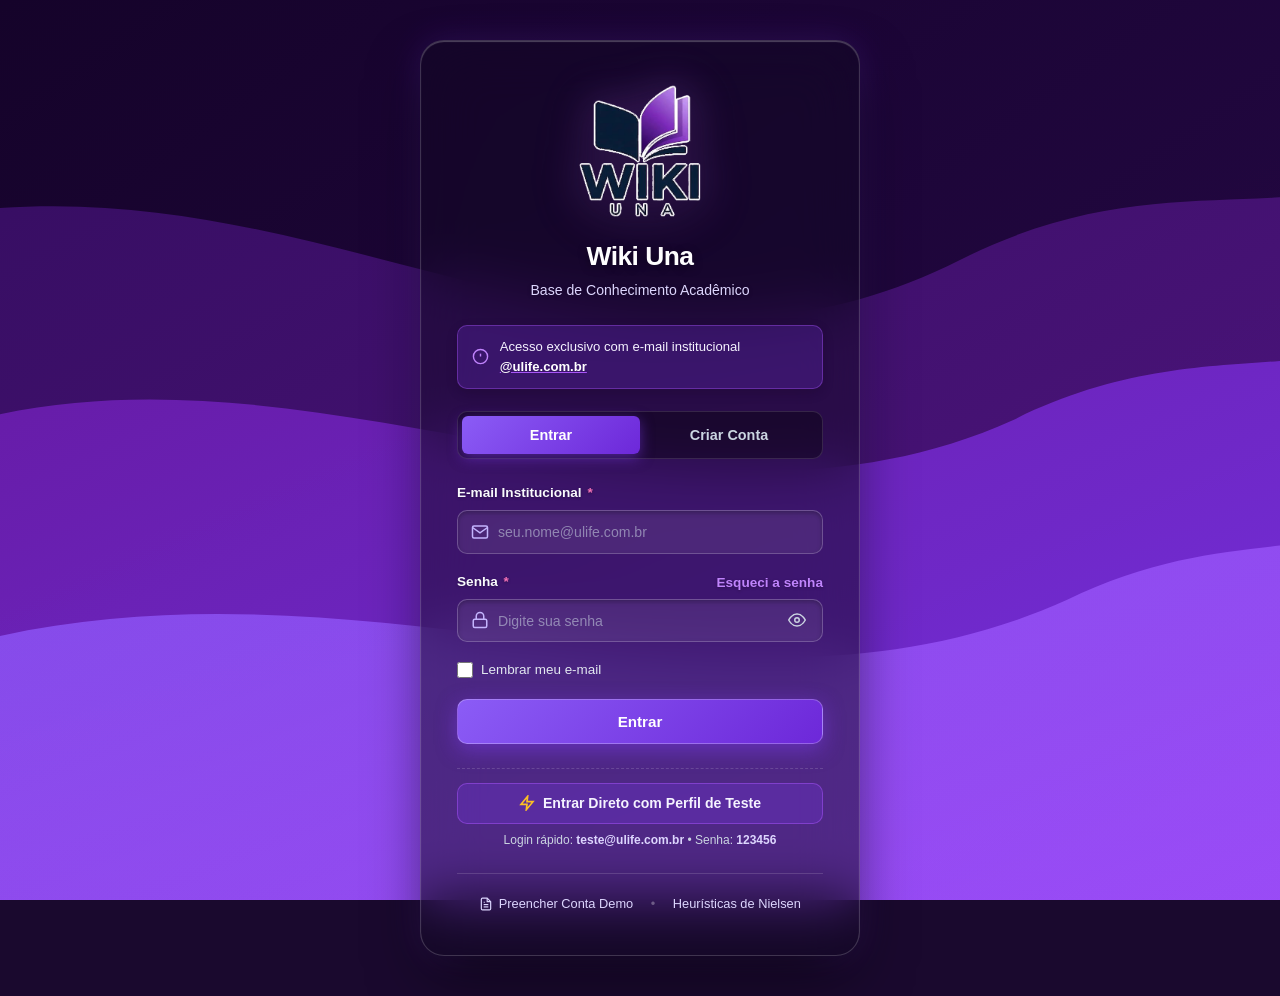
==== index.html @ 31f8018c "first commit" ====
<!DOCTYPE html>
<html lang="pt-BR">
<head>
  <meta charset="UTF-8">
  <meta name="viewport" content="width=device-width, initial-scale=1.0">
  <title>Wiki Una - Login Acadêmico</title>
  <meta name="description" content="Acesse a Wiki Una com seu e-mail institucional @ulife.com.br. Plataforma acadêmica colaborativa.">
  
  <!-- Logo no Head / Favicon -->
  <link rel="icon" type="image/png" href="assets/favicon.png">
  <link rel="apple-touch-icon" href="assets/logo.png">
  
  <!-- Folha de Estilos -->
  <link rel="stylesheet" href="css/style.css">
</head>
<body>

  <!-- Background com Degradê de Roxo em Ondas Diagonais (3 a 4 tons) -->
  <div class="bg-waves" aria-hidden="true">
    <svg viewBox="0 0 1440 900" fill="none" preserveAspectRatio="none" class="waves-svg">
      <defs>
        <!-- 4 Tons de Roxo em Degradês Diagonais Extraídos da Logo -->
        <!-- Tom 1 (#1A092E): Roxo Profundo da Base -->
        <!-- Tom 2 (#3B1366 a #581C87): Roxo Ameixa Médio -->
        <!-- Tom 3 (#6B21A8 a #7C3AED): Roxo Vibrante da Logo -->
        <!-- Tom 4 (#8B5CF6 a #A855F7): Lavanda / Roxo Iluminado -->
        <linearGradient id="waveGradBase" x1="0%" y1="0%" x2="100%" y2="100%">
          <stop offset="0%" stop-color="#1A092E" />
          <stop offset="100%" stop-color="#2D0F4E" />
        </linearGradient>
        <linearGradient id="waveGrad1" x1="0%" y1="0%" x2="100%" y2="100%">
          <stop offset="0%" stop-color="#3B1366" />
          <stop offset="100%" stop-color="#581C87" />
        </linearGradient>
        <linearGradient id="waveGrad2" x1="0%" y1="0%" x2="100%" y2="100%">
          <stop offset="0%" stop-color="#6B21A8" />
          <stop offset="100%" stop-color="#7C3AED" />
        </linearGradient>
        <linearGradient id="waveGrad3" x1="0%" y1="0%" x2="100%" y2="100%">
          <stop offset="0%" stop-color="#8B5CF6" />
          <stop offset="100%" stop-color="#A855F7" />
        </linearGradient>
      </defs>

      <!-- Fundo Base Diagonal (Tom 1) -->
      <rect width="1440" height="900" fill="url(#waveGradBase)" />

      <!-- Onda Diagonal 1 (Tom 2) -->
      <path d="M-100 220 C 350 140, 680 440, 1080 260 C 1280 170, 1420 220, 1550 180 L 1550 1000 L -100 1000 Z" fill="url(#waveGrad1)" opacity="0.95" />

      <!-- Onda Diagonal 2 (Tom 3) -->
      <path d="M-100 440 C 320 300, 740 580, 1140 420 C 1320 340, 1460 380, 1550 340 L 1550 1000 L -100 1000 Z" fill="url(#waveGrad2)" opacity="0.9" />

      <!-- Onda Diagonal 3 (Tom 4) -->
      <path d="M-100 660 C 380 520, 800 760, 1200 600 C 1360 530, 1480 560, 1550 520 L 1550 1000 L -100 1000 Z" fill="url(#waveGrad3)" opacity="0.75" />
    </svg>
  </div>

  <!-- Container Principal Minimalista e Centralizado -->
  <main class="clean-container">
    <div class="auth-card">

      <!-- Logo e Identidade Visual Centralizada -->
      <header class="brand-header" id="authCardHeader">
        <div class="logo-wrapper">
          <img src="assets/logo.png" alt="Logo Wiki Una" class="brand-logo" id="mainLogoImg">
        </div>
        <h1 class="brand-title">Wiki Una</h1>
        <p class="brand-subtitle">Base de Conhecimento Acadêmico</p>
      </header>

      <!-- Alerta Discreto de E-mail Institucional (@ulife.com.br) -->
      <div class="domain-alert" id="domainAlertBox" role="note">
        <svg viewBox="0 0 24 24" fill="none" stroke="currentColor" stroke-width="2">
          <circle cx="12" cy="12" r="10"></circle>
          <line x1="12" y1="8" x2="12" y2="12"></line>
          <line x1="12" y1="16" x2="12.01" y2="16"></line>
        </svg>
        <span>Acesso exclusivo com e-mail institucional <strong>@ulife.com.br</strong></span>
      </div>

      <!-- Abas Limpas: Entrar x Criar Conta (Nielsen #3) -->
      <nav class="auth-tabs" id="authTabsNav" aria-label="Modo de autenticação">
        <button type="button" class="tab-btn active" id="tabLogin" aria-controls="formLogin" aria-selected="true">
          Entrar
        </button>
        <button type="button" class="tab-btn" id="tabRegister" aria-controls="formRegister" aria-selected="false">
          Criar Conta
        </button>
      </nav>

      <!-- ==========================================
           FORMULÁRIO 1: LOGIN (ENTRAR)
           ========================================== -->
      <form class="auth-form active" id="formLogin" novalidate>
        
        <!-- E-mail Institucional -->
        <div class="form-group" id="groupLoginEmail">
          <label for="loginEmail" class="form-label">
            <span>E-mail Institucional <span class="required-mark" aria-hidden="true">*</span></span>
          </label>
          <div class="input-container">
            <svg class="input-icon-left" viewBox="0 0 24 24" fill="none" stroke="currentColor" stroke-width="2">
              <path d="M4 4h16c1.1 0 2 .9 2 2v12c0 1.1-.9 2-2 2H4c-1.1 0-2-.9-2-2V6c0-1.1.9-2 2-2z"></path>
              <polyline points="22,6 12,13 2,6"></polyline>
            </svg>
            <input 
              type="email" 
              id="loginEmail" 
              class="form-input" 
              placeholder="seu.nome@ulife.com.br" 
              required 
              autocomplete="username"
              aria-describedby="loginEmailFeedback loginDomainSuggestion"
            >
          </div>
          <!-- Sugestão dinâmica rápida de auto-completar (Nielsen #7) -->
          <button type="button" class="domain-suggestion" id="loginDomainSuggestion" aria-label="Auto-completar e-mail institucional"></button>
          <div class="input-feedback" id="loginEmailFeedback" role="alert"></div>
        </div>

        <!-- Senha -->
        <div class="form-group" id="groupLoginPassword">
          <div class="form-label">
            <label for="loginPassword">
              Senha <span class="required-mark" aria-hidden="true">*</span>
            </label>
            <button type="button" class="text-link" id="btnForgotPass">
              Esqueci a senha
            </button>
          </div>
          <div class="input-container">
            <svg class="input-icon-left" viewBox="0 0 24 24" fill="none" stroke="currentColor" stroke-width="2">
              <rect x="3" y="11" width="18" height="11" rx="2" ry="2"></rect>
              <path d="M7 11V7a5 5 0 0 1 10 0v4"></path>
            </svg>
            <input 
              type="password" 
              id="loginPassword" 
              class="form-input" 
              placeholder="Digite sua senha" 
              required 
              autocomplete="current-password"
              aria-describedby="loginPasswordFeedback"
            >
            <button type="button" class="toggle-password-btn" data-target="loginPassword" aria-label="Ver senha" title="Ver senha">
              <svg viewBox="0 0 24 24" fill="none" stroke="currentColor" stroke-width="2"><path d="M1 12s4-8 11-8 11 8 11 8-4 8-11 8-11-8-11-8z"></path><circle cx="12" cy="12" r="3"></circle></svg>
            </button>
          </div>
          <div class="input-feedback" id="loginPasswordFeedback" role="alert"></div>
        </div>

        <!-- Opção Lembrar e-mail -->
        <div class="form-options">
          <label class="checkbox-container">
            <input type="checkbox" id="loginRemember">
            <span>Lembrar meu e-mail</span>
          </label>
        </div>

        <!-- Botão Entrar -->
        <button type="submit" class="btn-primary" id="btnLoginSubmit">
          <span class="btn-text">Entrar</span>
          <div class="btn-spinner" aria-hidden="true"></div>
        </button>

        <!-- Acesso Rápido com Perfil de Teste em 1 Clique -->
        <div class="quick-access-box">
          <button type="button" class="btn-quick-login" id="btnQuickLogin">
            <svg width="16" height="16" viewBox="0 0 24 24" fill="none" stroke="currentColor" stroke-width="2.5"><polygon points="13 2 3 14 12 14 11 22 21 10 12 10 13 2"></polygon></svg>
            Entrar Direto com Perfil de Teste
          </button>
          <span class="quick-access-cred">Login rápido: <strong>teste@ulife.com.br</strong> • Senha: <strong>123456</strong></span>
        </div>
      </form>

      <!-- ==========================================
           FORMULÁRIO 2: CADASTRO (CRIAR CONTA)
           ========================================== -->
      <form class="auth-form" id="formRegister" novalidate>
        
        <!-- Nome Completo -->
        <div class="form-group" id="groupRegName">
          <label for="regName" class="form-label">
            <span>Nome Completo <span class="required-mark" aria-hidden="true">*</span></span>
          </label>
          <div class="input-container">
            <svg class="input-icon-left" viewBox="0 0 24 24" fill="none" stroke="currentColor" stroke-width="2">
              <path d="M20 21v-2a4 4 0 0 0-4-4H8a4 4 0 0 0-4 4v2"></path>
              <circle cx="12" cy="7" r="4"></circle>
            </svg>
            <input 
              type="text" 
              id="regName" 
              class="form-input" 
              placeholder="Ex: João da Silva" 
              required 
              autocomplete="name"
            >
          </div>
        </div>

        <!-- E-mail Institucional -->
        <div class="form-group" id="groupRegEmail">
          <label for="regEmail" class="form-label">
            <span>E-mail Institucional <span class="required-mark" aria-hidden="true">*</span></span>
          </label>
          <div class="input-container">
            <svg class="input-icon-left" viewBox="0 0 24 24" fill="none" stroke="currentColor" stroke-width="2">
              <path d="M4 4h16c1.1 0 2 .9 2 2v12c0 1.1-.9 2-2 2H4c-1.1 0-2-.9-2-2V6c0-1.1.9-2 2-2z"></path>
              <polyline points="22,6 12,13 2,6"></polyline>
            </svg>
            <input 
              type="email" 
              id="regEmail" 
              class="form-input" 
              placeholder="seu.nome@ulife.com.br" 
              required 
              autocomplete="email"
              aria-describedby="regEmailFeedback regEmailSuggestion"
            >
          </div>
          <button type="button" class="domain-suggestion" id="regEmailSuggestion" aria-label="Auto-completar e-mail institucional"></button>
          <div class="input-feedback" id="regEmailFeedback" role="alert"></div>
        </div>

        <!-- Curso / Unidade -->
        <div class="form-group" id="groupRegCourse">
          <label for="regCourse" class="form-label">
            <span>Curso ou Unidade Una</span>
          </label>
          <div class="input-container">
            <svg class="input-icon-left" viewBox="0 0 24 24" fill="none" stroke="currentColor" stroke-width="2">
              <path d="M22 10v6M2 10l10-5 10 5-10 5z"></path>
              <path d="M6 12v5c3 3 9 3 12 0v-5"></path>
            </svg>
            <input 
              type="text" 
              id="regCourse" 
              class="form-input" 
              placeholder="Ex: Ciência da Computação" 
            >
          </div>
        </div>

        <!-- Senha com Medidor de Força (Nielsen #6) -->
        <div class="form-group" id="groupRegPassword">
          <label for="regPassword" class="form-label">
            <span>Criar Senha <span class="required-mark" aria-hidden="true">*</span></span>
          </label>
          <div class="input-container">
            <svg class="input-icon-left" viewBox="0 0 24 24" fill="none" stroke="currentColor" stroke-width="2">
              <rect x="3" y="11" width="18" height="11" rx="2" ry="2"></rect>
              <path d="M7 11V7a5 5 0 0 1 10 0v4"></path>
            </svg>
            <input 
              type="password" 
              id="regPassword" 
              class="form-input" 
              placeholder="Mínimo 8 caracteres" 
              required 
              autocomplete="new-password"
              aria-describedby="regPasswordFeedback"
            >
            <button type="button" class="toggle-password-btn" data-target="regPassword" aria-label="Ver senha" title="Ver senha">
              <svg viewBox="0 0 24 24" fill="none" stroke="currentColor" stroke-width="2"><path d="M1 12s4-8 11-8 11 8 11 8-4 8-11 8-11-8-11-8z"></path><circle cx="12" cy="12" r="3"></circle></svg>
            </button>
          </div>
          
          <!-- Requisitos da Senha -->
          <div class="password-requirements" aria-live="polite">
            <div class="strength-bar-container">
              <div class="strength-bars" aria-hidden="true">
                <div class="strength-segment"></div>
                <div class="strength-segment"></div>
                <div class="strength-segment"></div>
                <div class="strength-segment"></div>
              </div>
              <span class="strength-label" id="strengthLabel">Mínimo 8 caracteres</span>
            </div>
            
            <ul class="requirements-list">
              <li class="req-item" id="reqLength">
                <svg viewBox="0 0 24 24" fill="none" stroke="currentColor" stroke-width="2"><circle cx="12" cy="12" r="10"></circle></svg>
                8+ caracteres
              </li>
              <li class="req-item" id="reqNumber">
                <svg viewBox="0 0 24 24" fill="none" stroke="currentColor" stroke-width="2"><circle cx="12" cy="12" r="10"></circle></svg>
                1 número
              </li>
              <li class="req-item" id="reqUpper">
                <svg viewBox="0 0 24 24" fill="none" stroke="currentColor" stroke-width="2"><circle cx="12" cy="12" r="10"></circle></svg>
                Maiúscula
              </li>
              <li class="req-item" id="reqSpecial">
                <svg viewBox="0 0 24 24" fill="none" stroke="currentColor" stroke-width="2"><circle cx="12" cy="12" r="10"></circle></svg>
                Especial
              </li>
            </ul>
          </div>
          <div class="input-feedback" id="regPasswordFeedback" role="alert"></div>
        </div>

        <!-- Confirmar Senha -->
        <div class="form-group" id="groupRegConfirmPassword">
          <label for="regConfirmPassword" class="form-label">
            <span>Confirmar Senha <span class="required-mark" aria-hidden="true">*</span></span>
          </label>
          <div class="input-container">
            <svg class="input-icon-left" viewBox="0 0 24 24" fill="none" stroke="currentColor" stroke-width="2">
              <path d="M12 22s8-4 8-10V5l-8-3-8 3v7c0 6 8 10 8 10z"></path>
            </svg>
            <input 
              type="password" 
              id="regConfirmPassword" 
              class="form-input" 
              placeholder="Repita sua senha" 
              required 
              autocomplete="new-password"
              aria-describedby="regConfirmFeedback"
            >
            <button type="button" class="toggle-password-btn" data-target="regConfirmPassword" aria-label="Ver confirmação de senha" title="Ver senha">
              <svg viewBox="0 0 24 24" fill="none" stroke="currentColor" stroke-width="2"><path d="M1 12s4-8 11-8 11 8 11 8-4 8-11 8-11-8-11-8z"></path><circle cx="12" cy="12" r="3"></circle></svg>
            </button>
          </div>
          <div class="input-feedback" id="regConfirmFeedback" role="alert"></div>
        </div>

        <!-- Termos de Uso -->
        <div class="form-options">
          <label class="checkbox-container">
            <input type="checkbox" id="regTerms" required>
            <span>Concordo com os <button type="button" class="text-link" id="btnOpenTerms">Termos Acadêmicos</button></span>
          </label>
        </div>

        <!-- Botão Criar Conta -->
        <button type="submit" class="btn-primary" id="btnRegisterSubmit">
          <span class="btn-text">Criar Conta</span>
          <div class="btn-spinner" aria-hidden="true"></div>
        </button>
      </form>

      <!-- ==========================================
           ÁREA PÓS-LOGIN (DASHBOARD SIMULADO)
           ========================================== -->
      <div class="user-welcome-screen" id="userWelcomeScreen">
        <div class="welcome-avatar" id="welcomeAvatar">UN</div>
        <h2 class="welcome-title">Bem-vindo(a), <span id="welcomeUserName">Estudante</span>!</h2>
        <div class="welcome-email" id="welcomeUserEmail">estudante@ulife.com.br</div>
        <div class="welcome-badge">
          <svg width="16" height="16" viewBox="0 0 24 24" fill="none" stroke="currentColor" stroke-width="2"><polyline points="20 6 9 17 4 12"></polyline></svg>
          <span id="welcomeUserCourse">Comunidade Acadêmica Una</span>
        </div>

        <p style="font-size:0.9rem;color:var(--text-muted);margin-bottom:1.5rem;line-height:1.5;">
          Você está conectado(a) com segurança à Wiki Una! Redirecionando...
        </p>

        <button type="button" class="btn-secondary" id="btnLogout" style="width:100%;">
          Sair da Conta (Logout)
        </button>
      </div>

      <!-- Barra de Ações Rápidas Minimalista no Rodapé do Card -->
      <footer class="card-footer-actions">
        <button type="button" class="btn-subtle" id="btnFillDemo" title="Preencher com e-mail e senha de demonstração">
          <svg width="14" height="14" viewBox="0 0 24 24" fill="none" stroke="currentColor" stroke-width="2"><path d="M14 2H6a2 2 0 0 0-2 2v16a2 2 0 0 0 2 2h12a2 2 0 0 0 2-2V8z"></path><polyline points="14 2 14 8 20 8"></polyline><line x1="16" y1="13" x2="8" y2="13"></line><line x1="16" y1="17" x2="8" y2="17"></line><polyline points="10 9 9 9 8 9"></polyline></svg>
          Preencher Conta Demo
        </button>
        <span class="footer-separator">•</span>
        <button type="button" class="btn-subtle" id="btnOpenHeuristics">
          Heurísticas de Nielsen
        </button>
      </footer>

    </div>
  </main>

  <!-- Container de Toasts de Notificação (Nielsen #1) -->
  <div class="toast-container" id="toastContainer" aria-live="assertive"></div>

  <!-- Modal Centralizado Acessível -->
  <div class="modal-overlay" id="modalOverlay" role="dialog" aria-modal="true" aria-labelledby="modalTitle">
    <div class="modal-card">
      <div class="modal-header">
        <h3 class="modal-title" id="modalTitle">Título</h3>
        <button type="button" class="modal-close-btn" id="modalCloseBtn" aria-label="Fechar janela">
          <svg width="20" height="20" viewBox="0 0 24 24" fill="none" stroke="currentColor" stroke-width="2"><line x1="18" y1="6" x2="6" y2="18"></line><line x1="6" y1="6" x2="18" y2="18"></line></svg>
        </button>
      </div>
      <div class="modal-body" id="modalBody">
        Conteúdo...
      </div>
      <div class="modal-footer">
        <button type="button" class="btn-secondary" id="modalActionBtn">Fechar</button>
      </div>
    </div>
  </div>

  <!-- Script da Aplicação -->
  <script src="js/app.js"></script>
</body>
</html>
---- css/style.css ----
/* ==========================================================================
   WikiUna - Sistema de Autenticação Minimalista e Clean
   Cores e identidade visual extraídas diretamente da logo oficial
   ========================================================================== */

:root {
  /* Paleta Oficial da Logo WikiUna */
  --primary: #7C3AED;                  /* Roxo vibrante da capa do livro */
  --primary-hover: #6D28D9;            /* Roxo escuro para hover */
  --primary-dark: #5B21B6;             /* Roxo profundo */
  --primary-gradient: linear-gradient(135deg, #8B5CF6 0%, #6D28D9 100%);
  --primary-light: #EDE9FE;            /* Lilás suave de fundo */
  --primary-subtle: #F5F3FF;           /* Tint ultra-suave */

  /* Azul Marinho Profundo (Left page & Typography WIKI UNA) */
  --navy-dark: #0B132B;
  --navy-medium: #1C2541;
  --navy-muted: #475569;

  /* Superfícies e Tons Clean */
  --bg-app: #F8FAFC;
  --surface: #FFFFFF;
  --surface-alt: #F8F9FD;
  --border: #E2E8F0;
  --border-focus: #7C3AED;

  /* Tipografia */
  --text-main: #0B132B;
  --text-muted: #64748B;
  --text-dim: #94A3B8;

  /* Estados de Feedback (Nielsen #1, #5, #9) */
  --success: #10B981;
  --success-bg: #ECFDF5;
  --success-border: #A7F3D0;
  --error: #EF4444;
  --error-bg: #FEF2F2;
  --error-border: #FECACA;
  --warning: #F59E0B;
  --warning-bg: #FFFBEB;

  /* Efeitos e Bordas */
  --shadow-sm: 0 1px 2px 0 rgba(11, 19, 43, 0.04);
  --shadow-card: 0 10px 30px -5px rgba(11, 19, 43, 0.08), 0 4px 10px -2px rgba(124, 58, 237, 0.04);
  --shadow-button: 0 4px 14px rgba(124, 58, 237, 0.3);

  --radius-sm: 6px;
  --radius-md: 10px;
  --radius-lg: 18px;
  --radius-full: 9999px;

  --transition-fast: 150ms ease;
  --transition-normal: 250ms ease;
}

/* Reset Global */
*, *::before, *::after {
  box-sizing: border-box;
  margin: 0;
  padding: 0;
}

body {
  font-family: -apple-system, BlinkMacSystemFont, "Segoe UI", Roboto, "Helvetica Neue", Arial, sans-serif;
  background-color: #1A092E;
  color: var(--text-main);
  line-height: 1.5;
  min-height: 100vh;
  display: flex;
  flex-direction: column;
  position: relative;
  overflow-x: hidden;
  -webkit-font-smoothing: antialiased;
}

/* Background com Ondas Diagonais em Tons de Roxo */
.bg-waves {
  position: fixed;
  inset: 0;
  width: 100vw;
  height: 100vh;
  z-index: 0;
  overflow: hidden;
  pointer-events: none;
}

.waves-svg {
  width: 100%;
  height: 100%;
  display: block;
  object-fit: cover;
  filter: contrast(1.05);
  animation: waveFloat 14s ease-in-out infinite alternate;
  transform-origin: center;
}

@keyframes waveFloat {
  0% {
    transform: scale(1) translateY(0);
  }
  50% {
    transform: scale(1.02) translateY(-8px);
  }
  100% {
    transform: scale(1) translateY(0);
  }
}

/* Container Centralizado e Minimalista (Clean) */
.clean-container {
  flex: 1;
  display: flex;
  align-items: center;
  justify-content: center;
  padding: 2.5rem 1.25rem;
  position: relative;
  z-index: 1;
}

/* Card de Autenticação Transparente (Glassmorphism de Alto Contraste) */
.auth-card {
  width: 100%;
  max-width: 440px;
  background: rgba(18, 9, 36, 0.52);
  backdrop-filter: blur(28px);
  -webkit-backdrop-filter: blur(28px);
  border: 1px solid rgba(255, 255, 255, 0.18);
  border-radius: 24px;
  box-shadow: 
    0 25px 60px -10px rgba(0, 0, 0, 0.6), 
    0 0 35px rgba(124, 58, 237, 0.2),
    inset 0 1px 1px rgba(255, 255, 255, 0.25);
  padding: 2.5rem 2.25rem;
  animation: cardFadeUp 400ms cubic-bezier(0.16, 1, 0.3, 1);
}

@keyframes cardFadeUp {
  from {
    opacity: 0;
    transform: translateY(12px) scale(0.99);
  }
  to {
    opacity: 1;
    transform: translateY(0) scale(1);
  }
}

/* Cabeçalho da Marca & Logo Centralizada */
.brand-header {
  display: flex;
  flex-direction: column;
  align-items: center;
  text-align: center;
  margin-bottom: 1.5rem;
}

.logo-wrapper {
  width: 140px;
  height: 140px;
  display: flex;
  align-items: center;
  justify-content: center;
  margin-bottom: 1rem;
  background: transparent;
  border: none;
  box-shadow: none;
  transition: transform var(--transition-normal), filter var(--transition-normal);
  filter: drop-shadow(0 8px 20px rgba(0, 0, 0, 0.45)) drop-shadow(0 0 20px rgba(168, 85, 247, 0.35));
}

.logo-wrapper:hover {
  transform: translateY(-3px) scale(1.04);
  filter: drop-shadow(0 14px 28px rgba(0, 0, 0, 0.6)) drop-shadow(0 0 28px rgba(168, 85, 247, 0.6));
}

.brand-logo {
  width: 100%;
  height: 100%;
  object-fit: contain;
  image-rendering: -webkit-optimize-contrast;
}

.brand-title {
  font-size: 1.65rem;
  font-weight: 800;
  color: #FFFFFF;
  letter-spacing: -0.02em;
  text-shadow: 0 2px 10px rgba(0, 0, 0, 0.4);
}

.brand-subtitle {
  font-size: 0.88rem;
  color: #DDD6FE;
  margin-top: 0.2rem;
  font-weight: 500;
  text-shadow: 0 1px 4px rgba(0, 0, 0, 0.3);
}

/* Alerta Institucional Minimalista Translúcido */
.domain-alert {
  display: flex;
  align-items: center;
  gap: 0.65rem;
  background-color: rgba(124, 58, 237, 0.22);
  border: 1px solid rgba(168, 85, 247, 0.4);
  border-radius: var(--radius-md);
  padding: 0.7rem 0.9rem;
  margin-bottom: 1.4rem;
  font-size: 0.82rem;
  color: #F5F3FF;
  font-weight: 500;
  box-shadow: 0 4px 12px rgba(0, 0, 0, 0.15);
}

.domain-alert strong {
  color: #FFFFFF;
  font-weight: 700;
  text-decoration: underline;
  text-decoration-color: #A855F7;
}

.domain-alert svg {
  width: 17px;
  height: 17px;
  color: #C084FC;
  flex-shrink: 0;
}

/* Abas (Entrar x Criar Conta) - Nielsen #3 */
.auth-tabs {
  display: grid;
  grid-template-columns: 1fr 1fr;
  background-color: rgba(0, 0, 0, 0.35);
  padding: 4px;
  border-radius: var(--radius-md);
  margin-bottom: 1.5rem;
  border: 1px solid rgba(255, 255, 255, 0.12);
}

.tab-btn {
  background: transparent;
  border: none;
  padding: 0.7rem 1rem;
  font-size: 0.9rem;
  font-weight: 600;
  color: #CBD5E1;
  cursor: pointer;
  border-radius: var(--radius-sm);
  transition: all var(--transition-fast);
  text-align: center;
}

.tab-btn:hover {
  color: #FFFFFF;
}

.tab-btn.active {
  background: var(--primary-gradient);
  color: #FFFFFF;
  font-weight: 700;
  box-shadow: 0 4px 14px rgba(124, 58, 237, 0.5);
}

.tab-btn:focus-visible {
  outline: 2px solid #C084FC;
  outline-offset: 1px;
}

/* Formulários */
.auth-form {
  display: none;
  flex-direction: column;
  gap: 1.15rem;
}

.auth-form.active {
  display: flex;
  animation: tabSwitch 200ms ease;
}

@keyframes tabSwitch {
  from { opacity: 0; transform: translateY(4px); }
  to { opacity: 1; transform: translateY(0); }
}

/* Grupos de Inputs */
.form-group {
  display: flex;
  flex-direction: column;
  gap: 0.4rem;
}

.form-label {
  display: flex;
  justify-content: space-between;
  align-items: center;
  font-size: 0.85rem;
  font-weight: 600;
  color: #F8FAFC;
  text-shadow: 0 1px 3px rgba(0, 0, 0, 0.3);
}

.form-label .required-mark {
  color: #F472B6;
  margin-left: 2px;
}

.input-container {
  position: relative;
  display: flex;
  align-items: center;
}

.input-icon-left {
  position: absolute;
  left: 0.85rem;
  width: 18px;
  height: 18px;
  color: #C4B5FD;
  pointer-events: none;
  transition: color var(--transition-fast);
}

.form-input {
  width: 100%;
  padding: 0.76rem 0.85rem 0.76rem 2.5rem;
  font-size: 0.94rem;
  border: 1.5px solid rgba(255, 255, 255, 0.2);
  border-radius: var(--radius-md);
  background-color: rgba(255, 255, 255, 0.08);
  color: #FFFFFF;
  font-weight: 500;
  box-shadow: inset 0 2px 4px rgba(0, 0, 0, 0.25);
  transition: all var(--transition-fast);
}

.form-input::placeholder {
  color: rgba(203, 213, 225, 0.55);
  font-size: 0.88rem;
}

.form-input:hover {
  border-color: rgba(255, 255, 255, 0.4);
  background-color: rgba(255, 255, 255, 0.12);
}

.form-input:focus {
  outline: none;
  border-color: #C084FC;
  background-color: rgba(255, 255, 255, 0.14);
  box-shadow: 0 0 0 3px rgba(192, 132, 252, 0.35), inset 0 2px 4px rgba(0, 0, 0, 0.2);
}

.form-input:focus + .input-icon-left,
.input-container:focus-within .input-icon-left {
  color: #FFFFFF;
}

/* Validações de Campo */
.form-group.has-error .form-input {
  border-color: #F87171;
  background-color: rgba(239, 68, 68, 0.15);
}

.form-group.has-error .form-input:focus {
  box-shadow: 0 0 0 3px rgba(248, 113, 113, 0.35);
}

.form-group.has-success .form-input {
  border-color: #34D399;
}

/* Botão Mostrar / Ocultar Senha (Nielsen #3) */
.toggle-password-btn {
  position: absolute;
  right: 0.7rem;
  background: none;
  border: none;
  padding: 0.35rem;
  color: #CBD5E1;
  cursor: pointer;
  border-radius: var(--radius-sm);
  display: flex;
  align-items: center;
  justify-content: center;
  transition: color var(--transition-fast);
}

.toggle-password-btn:hover {
  color: #FFFFFF;
}

.toggle-password-btn:focus-visible {
  outline: 2px solid #C084FC;
}

.toggle-password-btn svg {
  width: 18px;
  height: 18px;
}

/* Sugestão Dinâmica de Domínio: "@ulife.com.br" */
.domain-suggestion {
  display: none;
  align-items: center;
  gap: 0.35rem;
  font-size: 0.78rem;
  background-color: rgba(124, 58, 237, 0.35);
  border: 1px dashed #C084FC;
  padding: 0.35rem 0.65rem;
  border-radius: var(--radius-sm);
  cursor: pointer;
  color: #F5F3FF;
  font-weight: 600;
  width: fit-content;
  margin-top: 0.25rem;
  transition: all var(--transition-fast);
}

.domain-suggestion:hover {
  background-color: rgba(124, 58, 237, 0.6);
  border-color: #FFFFFF;
  color: #FFFFFF;
}

.domain-suggestion.visible {
  display: inline-flex;
}

/* Feedback de Erro e Sucesso (Nielsen #9) */
.input-feedback {
  font-size: 0.8rem;
  display: none;
  align-items: center;
  gap: 0.4rem;
  margin-top: 0.25rem;
}

.input-feedback.error {
  display: flex;
  color: #FCA5A5;
  font-weight: 500;
  text-shadow: 0 1px 3px rgba(0, 0, 0, 0.4);
}

.input-feedback.success {
  display: flex;
  color: #6EE7B7;
  font-weight: 500;
}

.input-feedback svg {
  width: 14px;
  height: 14px;
  flex-shrink: 0;
}

/* Checklist de Força da Senha (Nielsen #6) */
.password-requirements {
  background-color: rgba(0, 0, 0, 0.3);
  padding: 0.75rem 0.85rem;
  border-radius: var(--radius-md);
  border: 1px solid rgba(255, 255, 255, 0.12);
  display: flex;
  flex-direction: column;
  gap: 0.5rem;
}

.strength-bar-container {
  display: flex;
  align-items: center;
  gap: 0.5rem;
}

.strength-bars {
  flex: 1;
  display: flex;
  gap: 4px;
  height: 4px;
}

.strength-segment {
  flex: 1;
  height: 100%;
  background-color: rgba(255, 255, 255, 0.18);
  border-radius: 2px;
  transition: background-color var(--transition-fast);
}

.strength-label {
  font-size: 0.75rem;
  font-weight: 600;
  color: #DDD6FE;
}

.requirements-list {
  list-style: none;
  display: grid;
  grid-template-columns: 1fr 1fr;
  gap: 0.3rem 0.6rem;
  font-size: 0.76rem;
  color: #CBD5E1;
}

.req-item {
  display: flex;
  align-items: center;
  gap: 0.35rem;
}

.req-item svg {
  width: 13px;
  height: 13px;
  color: rgba(203, 213, 225, 0.5);
}

.req-item.met {
  color: #34D399;
  font-weight: 600;
}

.req-item.met svg {
  color: #34D399;
}

/* Opções (Lembrar-me + Esqueci Senha) */
.form-options {
  display: flex;
  align-items: center;
  justify-content: space-between;
  font-size: 0.84rem;
}

.checkbox-container {
  display: flex;
  align-items: center;
  gap: 0.5rem;
  cursor: pointer;
  color: #E2E8F0;
  font-weight: 500;
  user-select: none;
}

.checkbox-container input[type="checkbox"] {
  width: 16px;
  height: 16px;
  accent-color: #8B5CF6;
  border-radius: 4px;
  cursor: pointer;
}

.text-link {
  color: #C084FC;
  text-decoration: none;
  font-weight: 600;
  background: none;
  border: none;
  padding: 0;
  cursor: pointer;
  font-size: inherit;
  transition: color var(--transition-fast);
  text-shadow: 0 1px 3px rgba(0, 0, 0, 0.3);
}

.text-link:hover {
  color: #FFFFFF;
  text-decoration: underline;
}

.text-link:focus-visible {
  outline: 2px solid #C084FC;
  outline-offset: 2px;
}

/* Botão Primário (Roxo Oficial da Logo) */
.btn-primary {
  width: 100%;
  padding: 0.82rem 1.25rem;
  font-size: 0.95rem;
  font-weight: 700;
  color: #FFFFFF;
  background: linear-gradient(135deg, #8B5CF6 0%, #6D28D9 100%);
  border: 1px solid rgba(255, 255, 255, 0.25);
  border-radius: var(--radius-md);
  cursor: pointer;
  display: flex;
  align-items: center;
  justify-content: center;
  gap: 0.5rem;
  box-shadow: 0 6px 20px rgba(124, 58, 237, 0.5);
  transition: all var(--transition-fast);
}

.btn-primary:hover {
  filter: brightness(1.12);
  transform: translateY(-1px);
  box-shadow: 0 8px 25px rgba(139, 92, 246, 0.65);
}

.btn-primary:active {
  transform: translateY(0);
}

.btn-primary:focus-visible {
  outline: 2px solid #C084FC;
  outline-offset: 2px;
}

.btn-primary:disabled {
  opacity: 0.65;
  cursor: not-allowed;
  transform: none;
  box-shadow: none;
}

.btn-spinner {
  display: none;
  width: 18px;
  height: 18px;
  border: 2px solid rgba(255, 255, 255, 0.35);
  border-top-color: #FFFFFF;
  border-radius: 50%;
  animation: spin 0.7s linear infinite;
}

@keyframes spin {
  to { transform: rotate(360deg); }
}

.btn-primary.loading .btn-text {
  display: none;
}

.btn-primary.loading .btn-spinner {
  display: block;
}

/* Caixa de Acesso Rápido (Perfil de Teste) */
.quick-access-box {
  display: flex;
  flex-direction: column;
  align-items: center;
  gap: 0.45rem;
  margin-top: 0.35rem;
  padding-top: 0.85rem;
  border-top: 1px dashed rgba(255, 255, 255, 0.15);
}

.btn-quick-login {
  width: 100%;
  padding: 0.72rem 1rem;
  font-size: 0.88rem;
  font-weight: 700;
  color: #F5F3FF;
  background: rgba(124, 58, 237, 0.25);
  border: 1.5px solid rgba(168, 85, 247, 0.5);
  border-radius: var(--radius-md);
  cursor: pointer;
  display: flex;
  align-items: center;
  justify-content: center;
  gap: 0.5rem;
  transition: all var(--transition-fast);
}

.btn-quick-login svg {
  color: #FBBF24;
}

.btn-quick-login:hover {
  background: rgba(124, 58, 237, 0.45);
  border-color: #C084FC;
  color: #FFFFFF;
  box-shadow: 0 4px 16px rgba(124, 58, 237, 0.4);
  transform: translateY(-1px);
}

.btn-quick-login:active {
  transform: translateY(0);
}

.quick-access-cred {
  font-size: 0.75rem;
  color: #CBD5E1;
  text-align: center;
}

.quick-access-cred strong {
  color: #DDD6FE;
}

/* Área de Boas-Vindas Pós-Login */
.user-welcome-screen {
  display: none;
  flex-direction: column;
  align-items: center;
  text-align: center;
  padding: 1rem 0;
  animation: tabSwitch 300ms ease;
}

.welcome-avatar {
  width: 76px;
  height: 76px;
  border-radius: 50%;
  background: var(--primary-gradient);
  color: #FFFFFF;
  display: flex;
  align-items: center;
  justify-content: center;
  font-size: 1.85rem;
  font-weight: 800;
  margin-bottom: 1rem;
  box-shadow: 0 8px 24px rgba(124, 58, 237, 0.45);
  border: 2px solid rgba(255, 255, 255, 0.3);
}

.welcome-title {
  font-size: 1.4rem;
  font-weight: 800;
  color: #FFFFFF;
  margin-bottom: 0.25rem;
  text-shadow: 0 2px 8px rgba(0, 0, 0, 0.4);
}

.welcome-email {
  font-size: 0.88rem;
  color: #DDD6FE;
  background-color: rgba(255, 255, 255, 0.1);
  padding: 0.35rem 0.85rem;
  border-radius: var(--radius-full);
  margin-bottom: 1rem;
  border: 1px solid rgba(255, 255, 255, 0.18);
}

.welcome-badge {
  display: inline-flex;
  align-items: center;
  gap: 0.4rem;
  background-color: rgba(16, 185, 129, 0.2);
  border: 1px solid rgba(52, 211, 153, 0.4);
  color: #34D399;
  padding: 0.35rem 0.85rem;
  border-radius: var(--radius-full);
  font-size: 0.82rem;
  font-weight: 600;
  margin-bottom: 1.5rem;
}

.btn-secondary {
  background-color: rgba(255, 255, 255, 0.12);
  border: 1px solid rgba(255, 255, 255, 0.25);
  color: #FFFFFF;
  padding: 0.7rem 1.25rem;
  font-size: 0.88rem;
  font-weight: 600;
  border-radius: var(--radius-md);
  cursor: pointer;
  transition: all var(--transition-fast);
}

.btn-secondary:hover {
  background-color: rgba(255, 255, 255, 0.22);
}

/* Rodapé Discreto e Minimalista do Card */
.card-footer-actions {
  margin-top: 1.5rem;
  padding-top: 1.15rem;
  border-top: 1px solid rgba(255, 255, 255, 0.14);
  display: flex;
  align-items: center;
  justify-content: center;
  gap: 0.65rem;
  font-size: 0.8rem;
}

.footer-separator {
  color: rgba(255, 255, 255, 0.3);
}

.btn-subtle {
  background: none;
  border: none;
  color: #DDD6FE;
  cursor: pointer;
  display: inline-flex;
  align-items: center;
  gap: 0.35rem;
  font-size: inherit;
  font-weight: 500;
  transition: color var(--transition-fast);
  padding: 0.25rem 0.45rem;
  border-radius: var(--radius-sm);
}

.btn-subtle:hover {
  color: #FFFFFF;
  text-shadow: 0 1px 3px rgba(0, 0, 0, 0.4);
}

.btn-subtle:focus-visible {
  outline: 2px solid #C084FC;
}

/* Toasts de Notificação (Nielsen #1) */
.toast-container {
  position: fixed;
  top: 1.25rem;
  right: 1.25rem;
  z-index: 1000;
  display: flex;
  flex-direction: column;
  gap: 0.65rem;
  pointer-events: none;
}

.toast {
  pointer-events: auto;
  display: flex;
  align-items: flex-start;
  gap: 0.65rem;
  min-width: 290px;
  max-width: 380px;
  padding: 0.85rem 1rem;
  background-color: var(--surface);
  border-radius: var(--radius-md);
  box-shadow: 0 10px 25px -5px rgba(0, 0, 0, 0.12), 0 8px 10px -6px rgba(0, 0, 0, 0.04);
  border-left: 4px solid var(--primary);
  animation: toastSlide 200ms ease-out;
}

@keyframes toastSlide {
  from { opacity: 0; transform: translateX(16px); }
  to { opacity: 1; transform: translateX(0); }
}

.toast.toast-success { border-left-color: var(--success); }
.toast.toast-error { border-left-color: var(--error); }
.toast.toast-info { border-left-color: var(--primary); }

.toast-icon {
  width: 18px;
  height: 18px;
  flex-shrink: 0;
  margin-top: 1px;
}

.toast-success .toast-icon { color: var(--success); }
.toast-error .toast-icon { color: var(--error); }
.toast-info .toast-icon { color: var(--primary); }

.toast-body { flex: 1; }
.toast-title { font-size: 0.84rem; font-weight: 700; color: var(--navy-dark); margin-bottom: 0.15rem; }
.toast-message { font-size: 0.78rem; color: var(--text-muted); line-height: 1.35; }
.toast-close { background: none; border: none; color: var(--text-dim); cursor: pointer; padding: 0.2rem; font-size: 1rem; }
.toast-close:hover { color: var(--navy-dark); }

/* Modais Acessíveis */
.modal-overlay {
  position: fixed;
  inset: 0;
  background-color: rgba(11, 19, 43, 0.5);
  backdrop-filter: blur(4px);
  z-index: 900;
  display: flex;
  align-items: center;
  justify-content: center;
  padding: 1.25rem;
  opacity: 0;
  pointer-events: none;
  transition: opacity var(--transition-normal);
}

.modal-overlay.active {
  opacity: 1;
  pointer-events: auto;
}

.modal-card {
  background-color: #190B2F;
  border-radius: var(--radius-lg);
  max-width: 540px;
  width: 100%;
  max-height: 85vh;
  display: flex;
  flex-direction: column;
  box-shadow: 0 25px 60px rgba(0, 0, 0, 0.7);
  border: 1px solid rgba(255, 255, 255, 0.18);
  transform: scale(0.96);
  transition: transform var(--transition-normal);
  overflow: hidden;
}

.modal-overlay.active .modal-card {
  transform: scale(1);
}

.modal-header {
  padding: 1.15rem 1.4rem;
  border-bottom: 1px solid rgba(255, 255, 255, 0.12);
  display: flex;
  align-items: center;
  justify-content: space-between;
}

.modal-title {
  font-size: 1.15rem;
  font-weight: 700;
  color: #FFFFFF;
}

.modal-close-btn {
  background: none;
  border: none;
  color: #CBD5E1;
  cursor: pointer;
  padding: 0.35rem;
  border-radius: var(--radius-sm);
  display: flex;
}

.modal-close-btn:hover {
  background-color: rgba(255, 255, 255, 0.1);
  color: #FFFFFF;
}

.modal-body {
  padding: 1.4rem;
  overflow-y: auto;
  font-size: 0.88rem;
  color: #E2E8F0;
  line-height: 1.55;
}

.modal-footer {
  padding: 0.85rem 1.4rem;
  border-top: 1px solid rgba(255, 255, 255, 0.12);
  display: flex;
  justify-content: flex-end;
}

/* Grid de Heurísticas dentro do Modal */
.heuristics-grid {
  display: flex;
  flex-direction: column;
  gap: 0.75rem;
}

.heuristic-card {
  background-color: rgba(255, 255, 255, 0.06);
  border-radius: var(--radius-md);
  padding: 0.75rem 0.9rem;
  border-left: 3px solid #A855F7;
}

.heuristic-card h4 {
  font-size: 0.84rem;
  font-weight: 700;
  color: #FFFFFF;
  margin-bottom: 0.2rem;
}

.heuristic-card p {
  font-size: 0.78rem;
  color: #CBD5E1;
}

/* Responsividade Mobile */
@media (max-width: 480px) {
  .clean-container {
    padding: 1rem 0.75rem;
  }

  .auth-card {
    padding: 1.75rem 1.25rem;
    border-radius: 20px;
    background: rgba(18, 9, 36, 0.65);
    backdrop-filter: blur(24px);
    -webkit-backdrop-filter: blur(24px);
    box-shadow: 0 15px 35px -5px rgba(0, 0, 0, 0.6);
    border: 1px solid rgba(255, 255, 255, 0.18);
  }

  .logo-wrapper {
    width: 120px;
    height: 120px;
  }

  .toast-container {
    left: 1rem;
    right: 1rem;
    top: 1rem;
  }

  .toast {
    min-width: auto;
    width: 100%;
  }
}
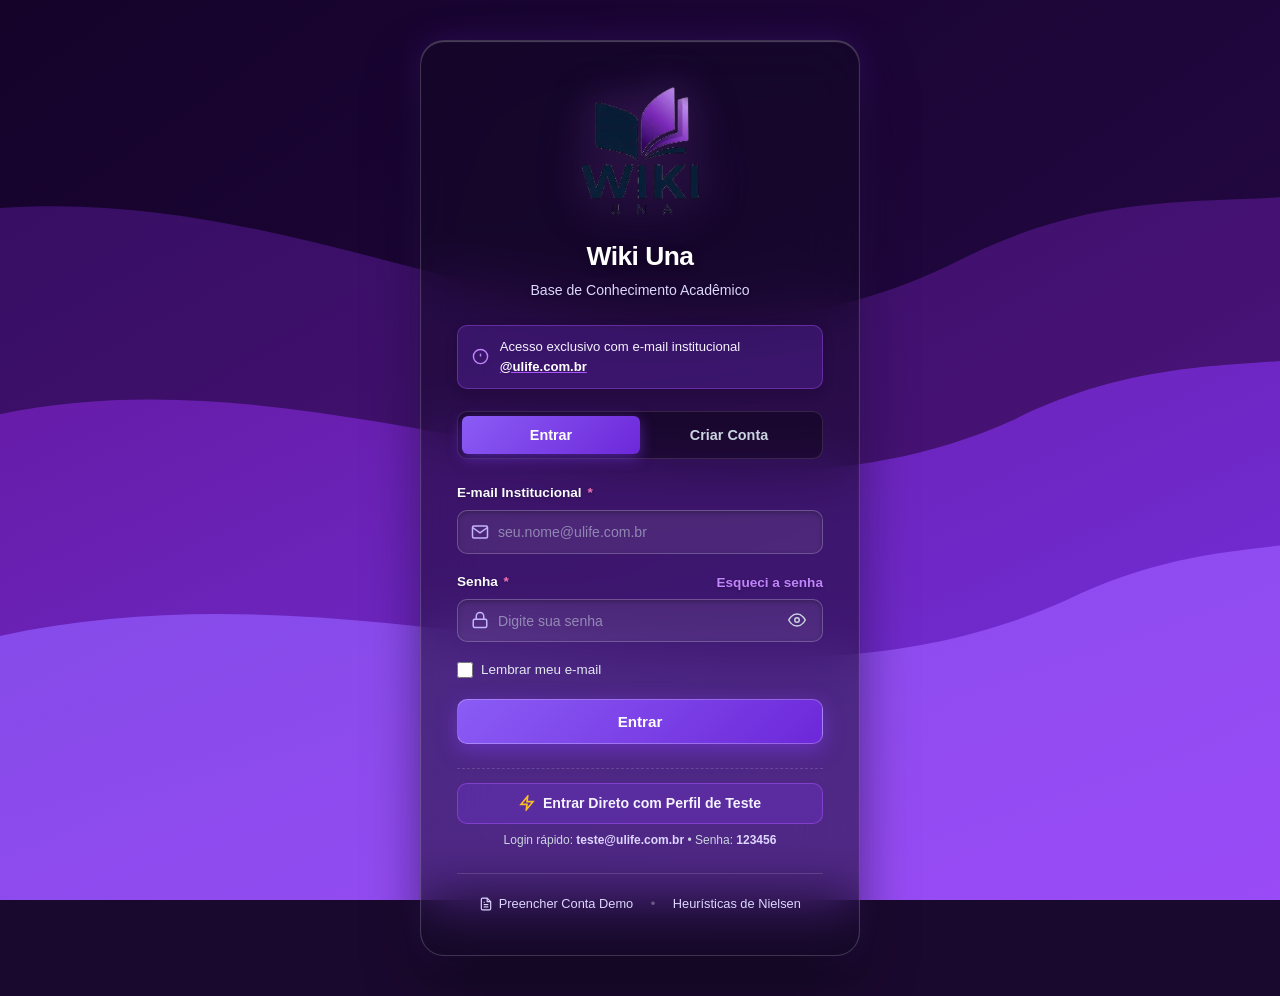
==== commit af978ce6: "feat: calendario academico interativo, topo com identidade da logo e correcoes de login/HTML - Calen" ====
--- a/index.html
+++ b/index.html
@@ -3,6 +3,7 @@
 <head>
   <meta charset="UTF-8">
   <meta name="viewport" content="width=device-width, initial-scale=1.0">
+
   <title>Wiki Una - Login Acadêmico</title>
   <meta name="description" content="Acesse a Wiki Una com seu e-mail institucional @ulife.com.br. Plataforma acadêmica colaborativa.">
   
@@ -80,11 +81,11 @@
       </div>
 
       <!-- Abas Limpas: Entrar x Criar Conta (Nielsen #3) -->
-      <nav class="auth-tabs" id="authTabsNav" aria-label="Modo de autenticação">
-        <button type="button" class="tab-btn active" id="tabLogin" aria-controls="formLogin" aria-selected="true">
+      <nav class="auth-tabs" id="authTabsNav" role="tablist" aria-label="Modo de autenticação">
+        <button type="button" class="tab-btn active" role="tab" id="tabLogin" aria-controls="formLogin" aria-selected="true">
           Entrar
         </button>
-        <button type="button" class="tab-btn" id="tabRegister" aria-controls="formRegister" aria-selected="false">
+        <button type="button" class="tab-btn" role="tab" id="tabRegister" aria-controls="formRegister" aria-selected="false">
           Criar Conta
         </button>
       </nav>
@@ -161,7 +162,7 @@
         <!-- Botão Entrar -->
         <button type="submit" class="btn-primary" id="btnLoginSubmit">
           <span class="btn-text">Entrar</span>
-          <div class="btn-spinner" aria-hidden="true"></div>
+          <span class="btn-spinner" aria-hidden="true"></span>
         </button>
 
         <!-- Acesso Rápido com Perfil de Teste em 1 Clique -->
@@ -327,40 +328,20 @@
         </div>
 
         <!-- Termos de Uso -->
-        <div class="form-options">
+        <div class="form-options" style="justify-content:flex-start;gap:0.3rem;">
           <label class="checkbox-container">
             <input type="checkbox" id="regTerms" required>
-            <span>Concordo com os <button type="button" class="text-link" id="btnOpenTerms">Termos Acadêmicos</button></span>
-          </label>
+            <span>Concordo com os</span>
+          </label>
+          <button type="button" class="text-link" id="btnOpenTerms">Termos Acadêmicos</button>
         </div>
 
         <!-- Botão Criar Conta -->
         <button type="submit" class="btn-primary" id="btnRegisterSubmit">
           <span class="btn-text">Criar Conta</span>
-          <div class="btn-spinner" aria-hidden="true"></div>
+          <span class="btn-spinner" aria-hidden="true"></span>
         </button>
       </form>
-
-      <!-- ==========================================
-           ÁREA PÓS-LOGIN (DASHBOARD SIMULADO)
-           ========================================== -->
-      <div class="user-welcome-screen" id="userWelcomeScreen">
-        <div class="welcome-avatar" id="welcomeAvatar">UN</div>
-        <h2 class="welcome-title">Bem-vindo(a), <span id="welcomeUserName">Estudante</span>!</h2>
-        <div class="welcome-email" id="welcomeUserEmail">estudante@ulife.com.br</div>
-        <div class="welcome-badge">
-          <svg width="16" height="16" viewBox="0 0 24 24" fill="none" stroke="currentColor" stroke-width="2"><polyline points="20 6 9 17 4 12"></polyline></svg>
-          <span id="welcomeUserCourse">Comunidade Acadêmica Una</span>
-        </div>
-
-        <p style="font-size:0.9rem;color:var(--text-muted);margin-bottom:1.5rem;line-height:1.5;">
-          Você está conectado(a) com segurança à Wiki Una! Redirecionando...
-        </p>
-
-        <button type="button" class="btn-secondary" id="btnLogout" style="width:100%;">
-          Sair da Conta (Logout)
-        </button>
-      </div>
 
       <!-- Barra de Ações Rápidas Minimalista no Rodapé do Card -->
       <footer class="card-footer-actions">
